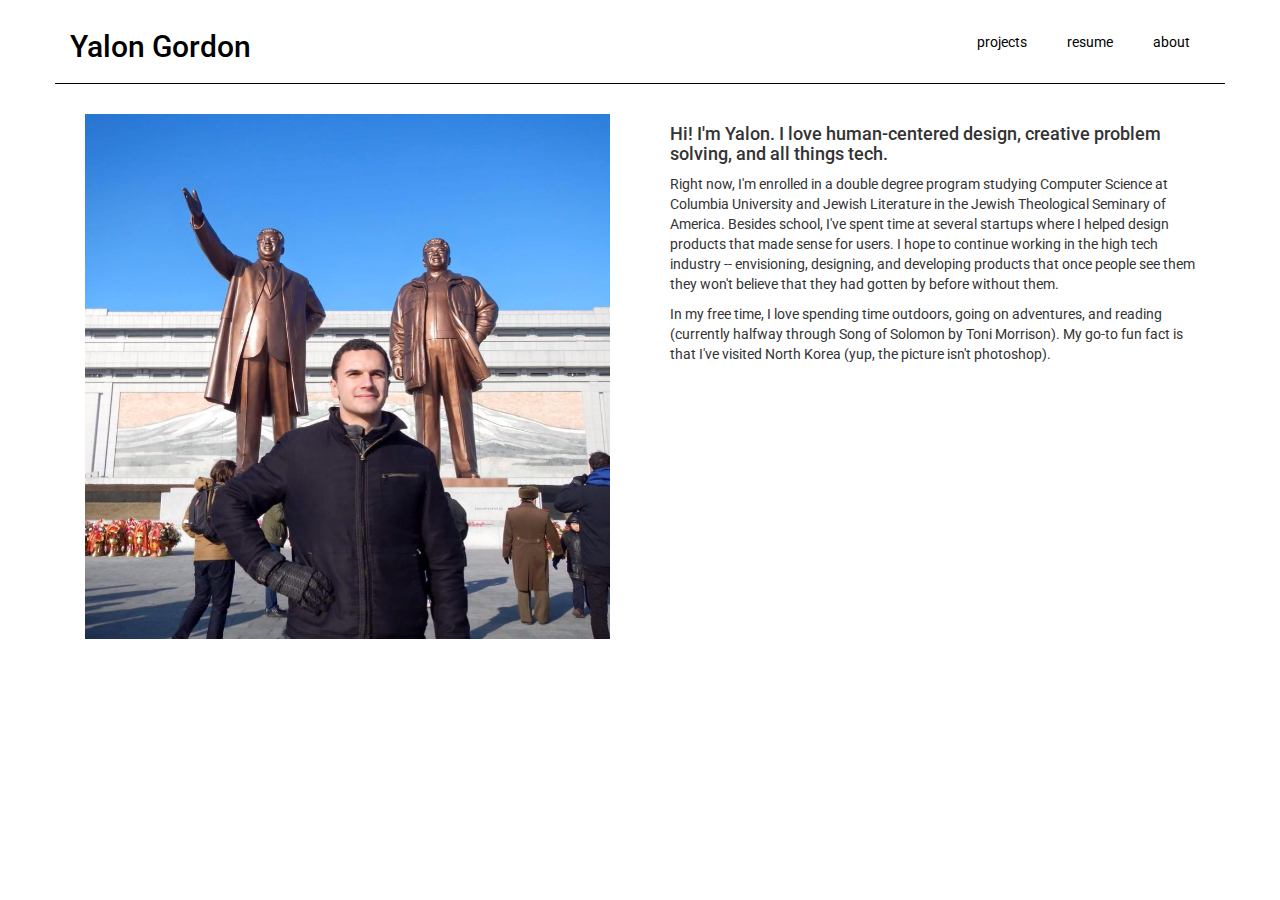
==== index.html @ 6ed8ae91 "Update index.html" ====
<!DOCTYPE HTML>
<html>
	<head>
		<title>Yalon Gordon</title>
		<meta charset="utf-8"/></head>
		
	<link rel="stylesheet" href="https://maxcdn.bootstrapcdn.com/bootstrap/3.3.6/css/bootstrap.min.css"/>
  <link href='https://fonts.googleapis.com/css?family=Roboto:300,400,700' rel='stylesheet' type='text/css'>
  <link rel="stylesheet" type="text/css" href="main.css">	
	</head> 
	
	<body>
		<header class="container">
			<div class="row">
			<h2 class="col-sm-4"><a href="index.html">Yalon Gordon</a></h2>
			<nav class="col-sm-8 text-right">
				<a href="projects.html">projects</a>
				<a href="resume.html">resume</a>		
				<a href="index.html">about</a>
			</nav>
			</div>
		</header>
		
		<section class="container">
			<div class="row">
				<img class="col-sm-6" src="picture.jpg">
				<div class="col-sm-6">
					<h4>Hi! I'm Yalon. I love human-centered design, creative problem solving, and all things tech.</h4>
					<p> Right now, I'm enrolled in a double degree program studying Computer Science at Columbia University and Jewish Literature in the Jewish Theological Seminary of America. Besides school, I've spent time at several startups where I helped design products that made sense for users. I hope to continue working in the high tech industry -- envisioning, designing, and developing products that once people see them they won't believe that they had gotten by before without them.</p>
					<p>In my free time, I love spending time outdoors, going on adventures, and reading (currently halfway through Song of Solomon by Toni Morrison). My go-to fun fact is that I've visited North Korea (yup, the picture isn't photoshop).</p>
				</div>
			</div>
		</section>
	</body>
	
	
</html>
---- main.css ----
body{
	font-family: Roboto, serif;
}

header{
	padding: 10px;
	border-bottom: 1px black solid;
	
	
}
header nav{
	display: flex;

	justify-content: flex-end;
}

header .row{
	display: flex;
	align-items: center;
		
}

header p{
	padding: 0 20px;
	margin: 0;
	float: left;
	
}

nav a{
	color: black;
	padding: 0 20px;
	
}
nav a:hover{
	color:#d60e0e;
	text-decoration: none;
}

img{
	padding: 30px;
}
.col-sm-6{
	padding:30px;
}
.intro{
	font-weight: 700;
}
.resume{
	text-align: center;
	align-content: center;
}
li {
	padding: 10px;
	font-size: medium;
}
ul{
	padding-top: 20px;
}
a{
	color:black;
}
a:hover{
	color: black;
	text-decoration: none;
}
h5 {
	font-weight: 500;
}
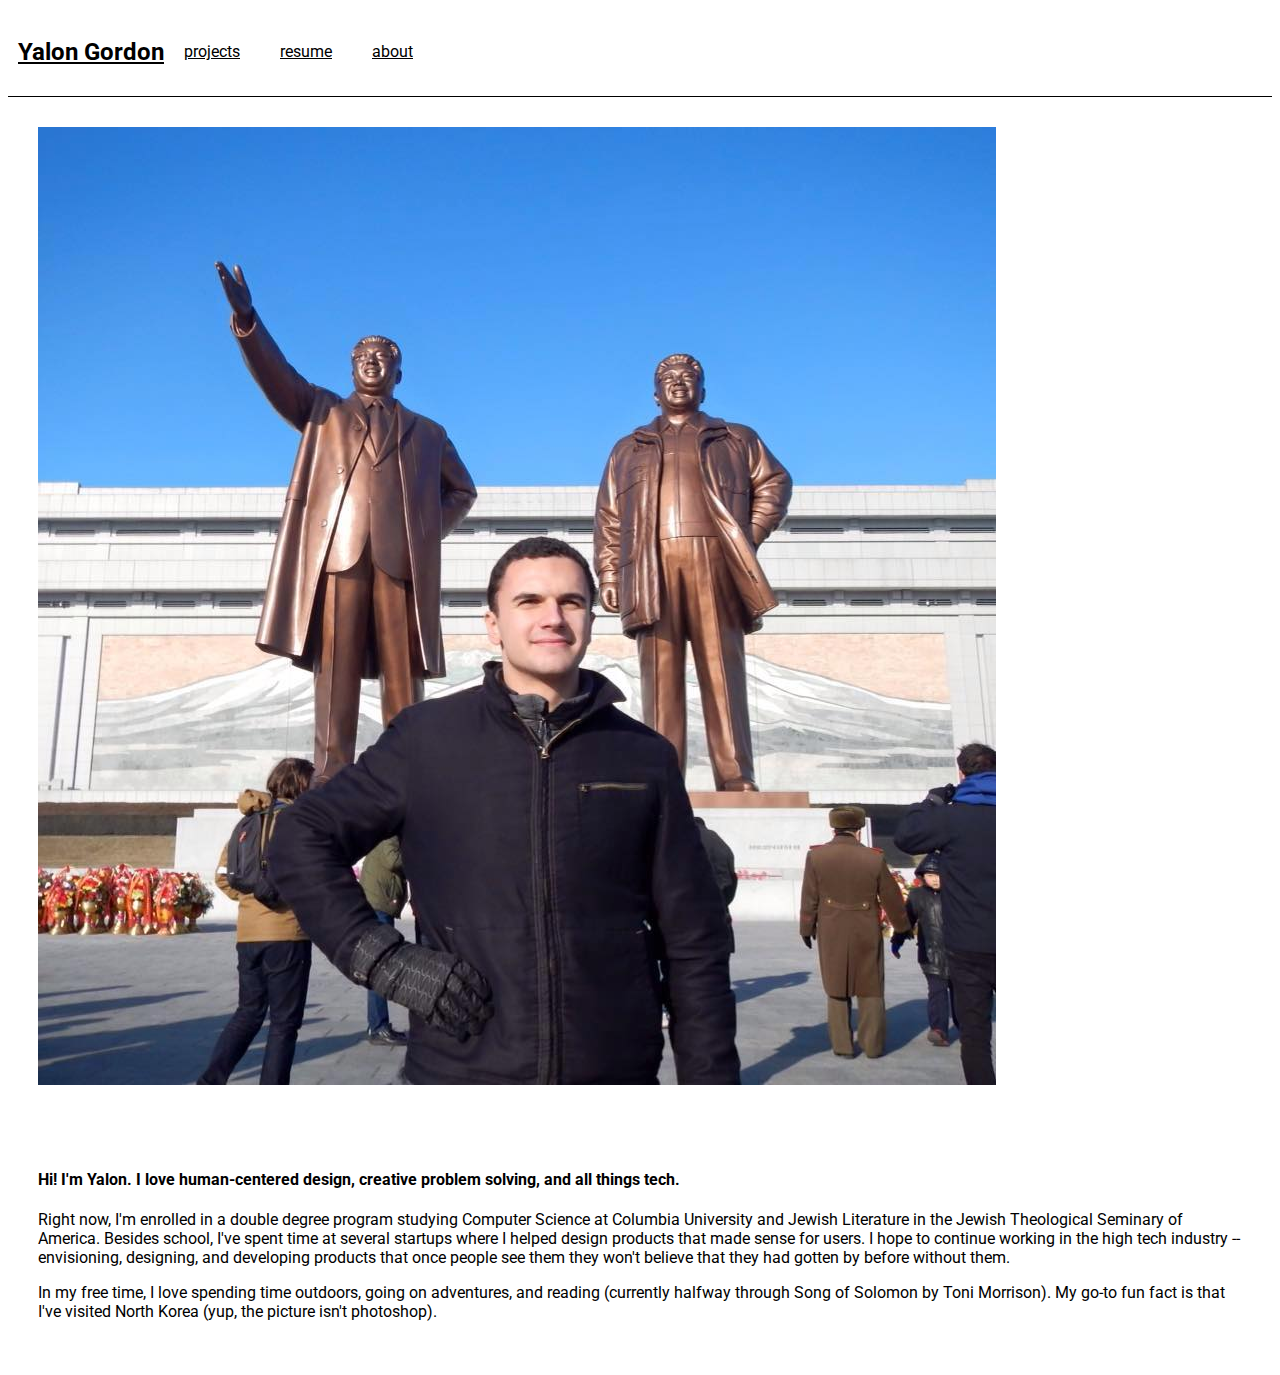
==== commit f172ab03: "Update index.html" ====
--- a/index.html
+++ b/index.html
@@ -3,8 +3,8 @@
 	<head>
 		<title>Yalon Gordon</title>
 		<meta charset="utf-8"/></head>
-		
-	<link rel="stylesheet" href="https://maxcdn.bootstrapcdn.com/bootstrap/3.3.6/css/bootstrap.min.css"/>
+		<link rel="stylesheet" type="bootstrap-3.3.7-dist/bootstrap.css">
+	
   <link href='https://fonts.googleapis.com/css?family=Roboto:300,400,700' rel='stylesheet' type='text/css'>
   <link rel="stylesheet" type="text/css" href="main.css">	
 	</head> 
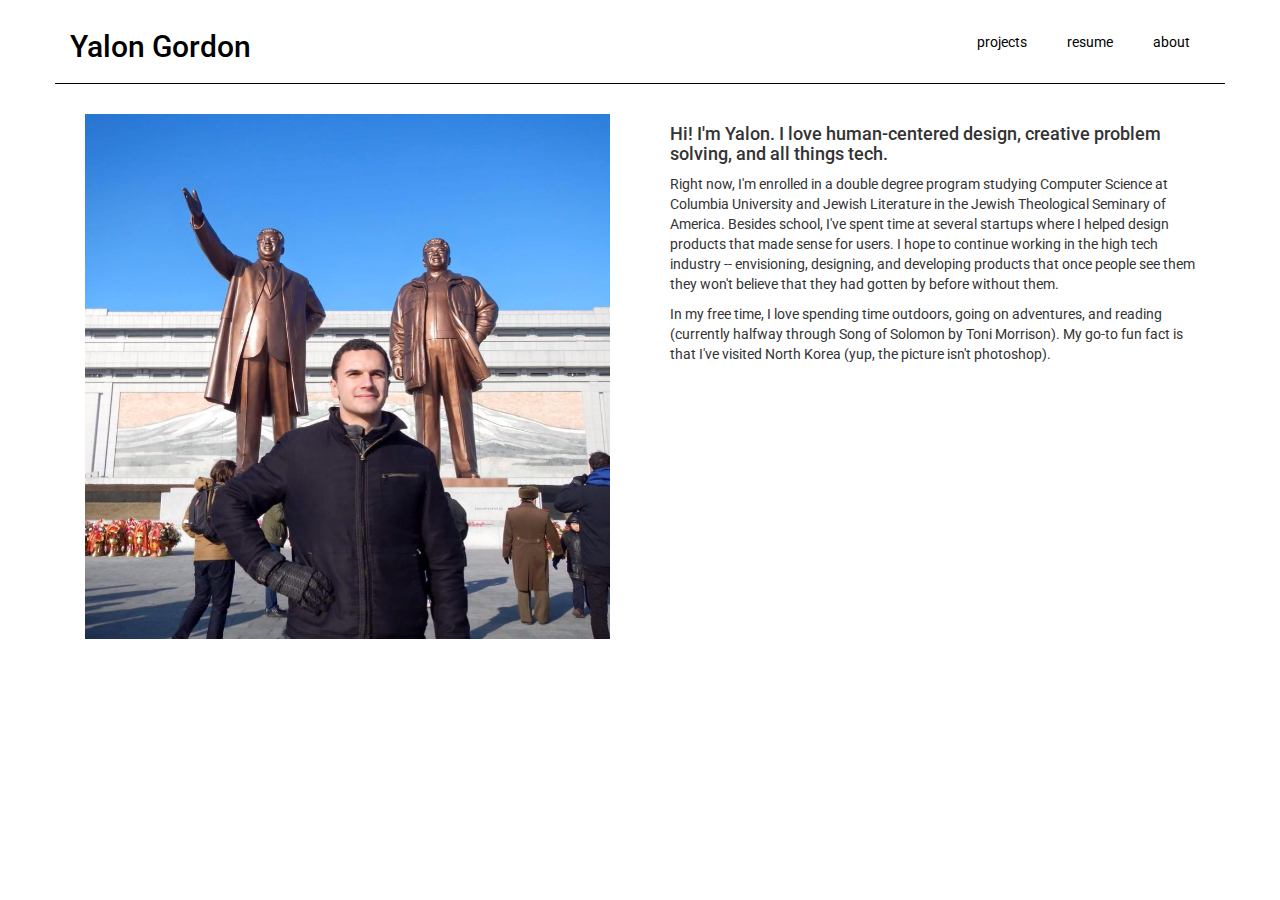
==== commit f175db73: "Update index.html" ====
--- a/index.html
+++ b/index.html
@@ -4,6 +4,7 @@
 		<title>Yalon Gordon</title>
 		<meta charset="utf-8"/></head>
 		<link rel="stylesheet" type="bootstrap-3.3.7-dist/bootstrap.css">
+	<link rel="stylesheet" href="https://maxcdn.bootstrapcdn.com/bootstrap/3.3.6/css/bootstrap.min.css"/>
 	
   <link href='https://fonts.googleapis.com/css?family=Roboto:300,400,700' rel='stylesheet' type='text/css'>
   <link rel="stylesheet" type="text/css" href="main.css">	
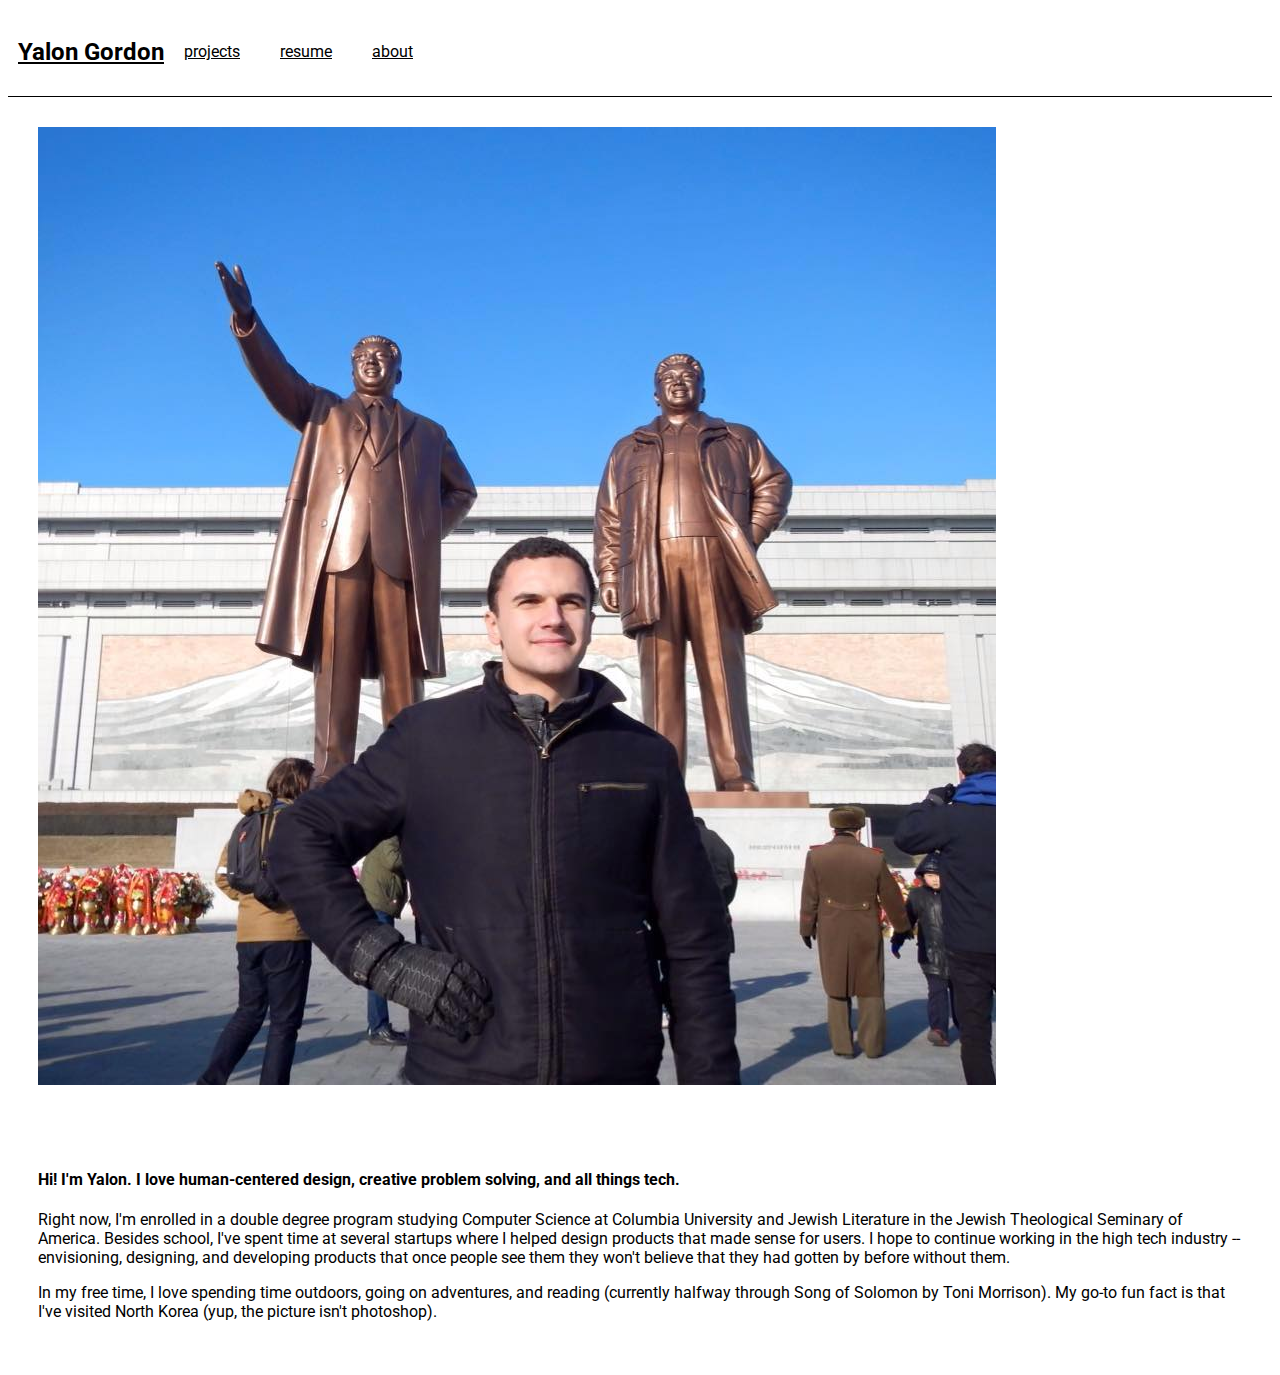
==== commit da096a55: "Update index.html" ====
--- a/index.html
+++ b/index.html
@@ -4,7 +4,7 @@
 		<title>Yalon Gordon</title>
 		<meta charset="utf-8"/></head>
 		<link rel="stylesheet" type="bootstrap-3.3.7-dist/bootstrap.css">
-	<link rel="stylesheet" href="https://maxcdn.bootstrapcdn.com/bootstrap/3.3.6/css/bootstrap.min.css"/>
+	
 	
   <link href='https://fonts.googleapis.com/css?family=Roboto:300,400,700' rel='stylesheet' type='text/css'>
   <link rel="stylesheet" type="text/css" href="main.css">	
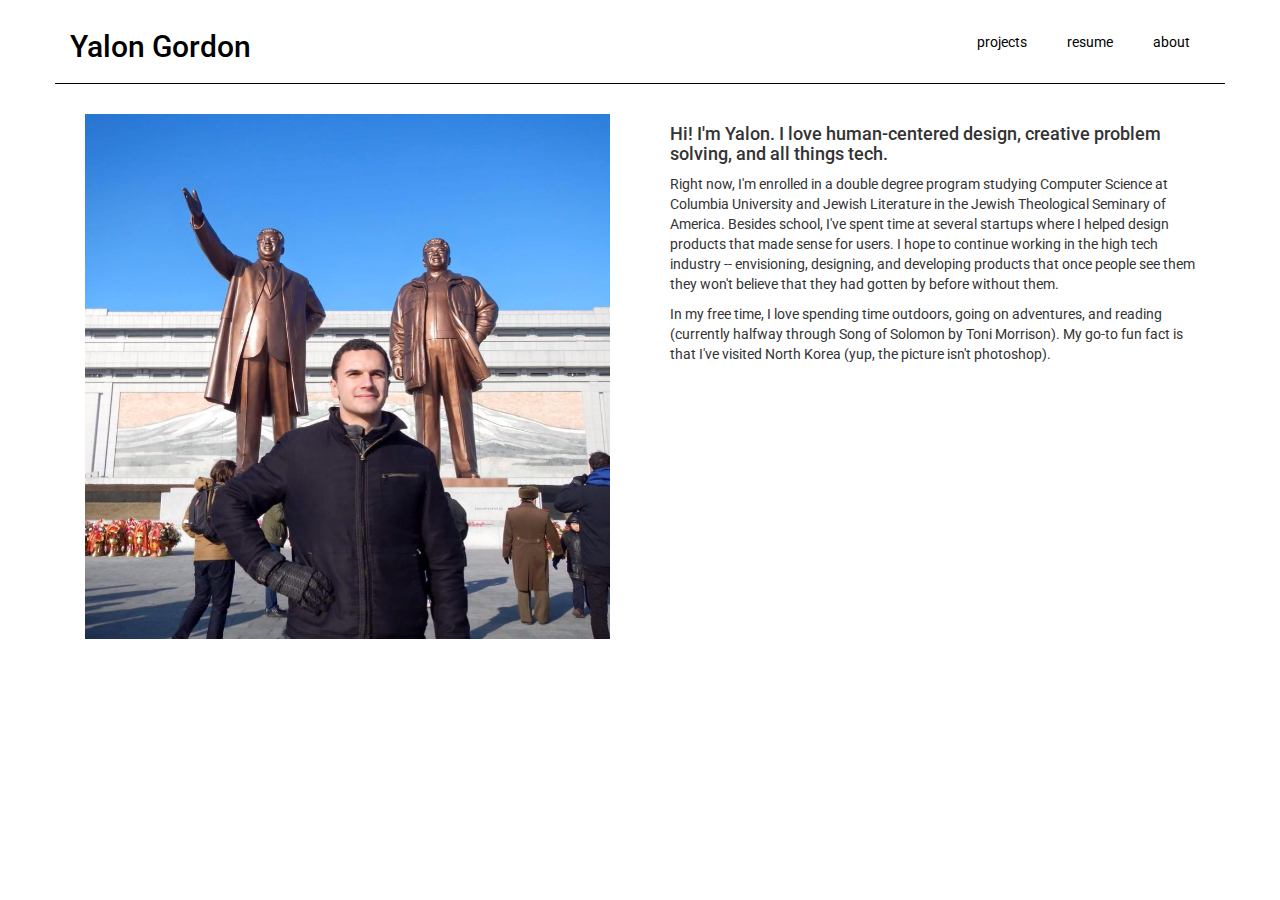
==== commit 7596bc8d: "Update index.html" ====
--- a/index.html
+++ b/index.html
@@ -4,7 +4,7 @@
 		<title>Yalon Gordon</title>
 		<meta charset="utf-8"/></head>
 		<link rel="stylesheet" type="bootstrap-3.3.7-dist/bootstrap.css">
-	
+	<link rel="stylesheet" href="https://maxcdn.bootstrapcdn.com/bootstrap/3.3.6/css/bootstrap.min.css"/>
 	
   <link href='https://fonts.googleapis.com/css?family=Roboto:300,400,700' rel='stylesheet' type='text/css'>
   <link rel="stylesheet" type="text/css" href="main.css">	
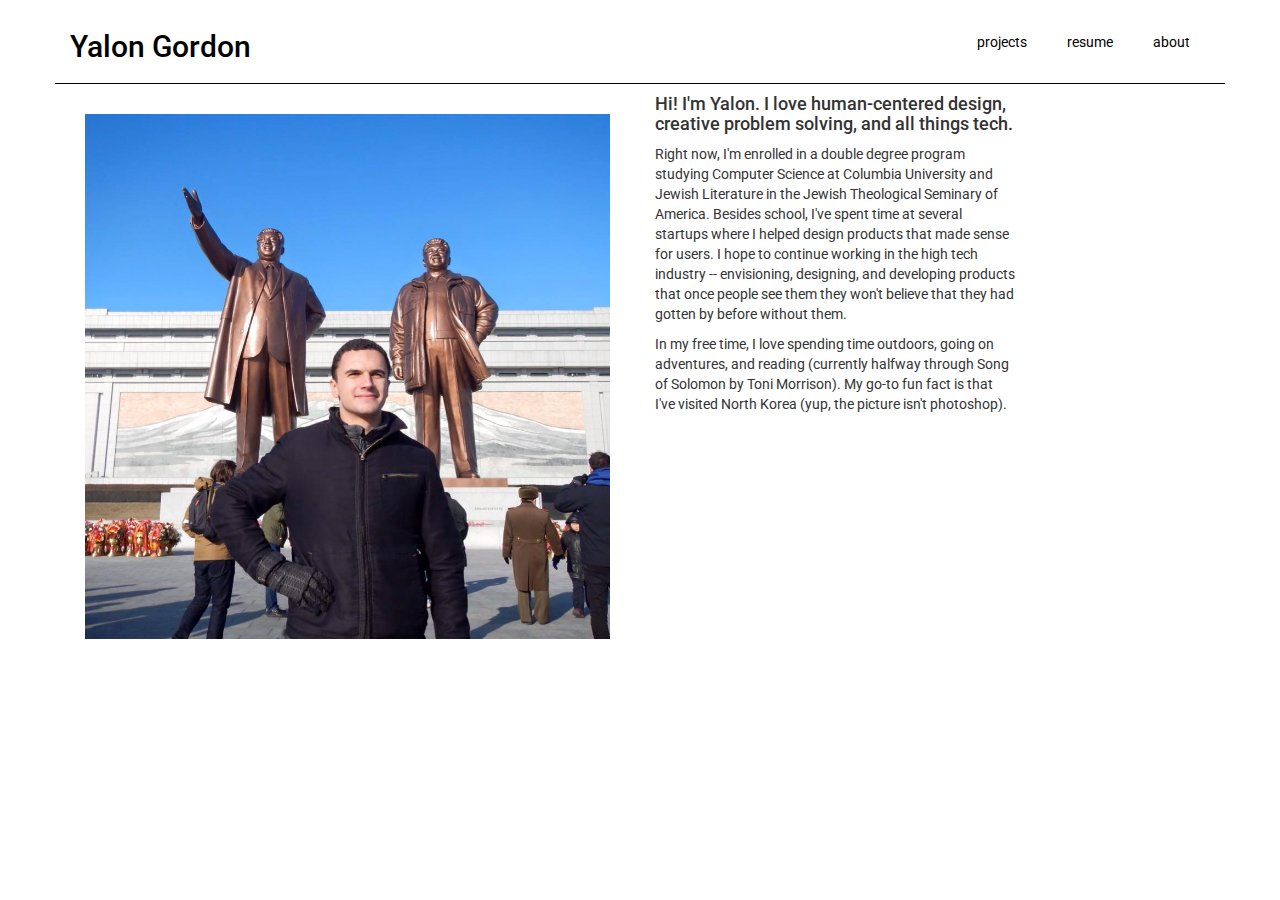
==== commit 56caf704: "Update index.html" ====
--- a/index.html
+++ b/index.html
@@ -25,7 +25,7 @@
 		<section class="container">
 			<div class="row">
 				<img class="col-sm-6" src="picture.jpg">
-				<div class="col-sm-6">
+				<div class="col-sm-4">
 					<h4>Hi! I'm Yalon. I love human-centered design, creative problem solving, and all things tech.</h4>
 					<p> Right now, I'm enrolled in a double degree program studying Computer Science at Columbia University and Jewish Literature in the Jewish Theological Seminary of America. Besides school, I've spent time at several startups where I helped design products that made sense for users. I hope to continue working in the high tech industry -- envisioning, designing, and developing products that once people see them they won't believe that they had gotten by before without them.</p>
 					<p>In my free time, I love spending time outdoors, going on adventures, and reading (currently halfway through Song of Solomon by Toni Morrison). My go-to fun fact is that I've visited North Korea (yup, the picture isn't photoshop).</p>
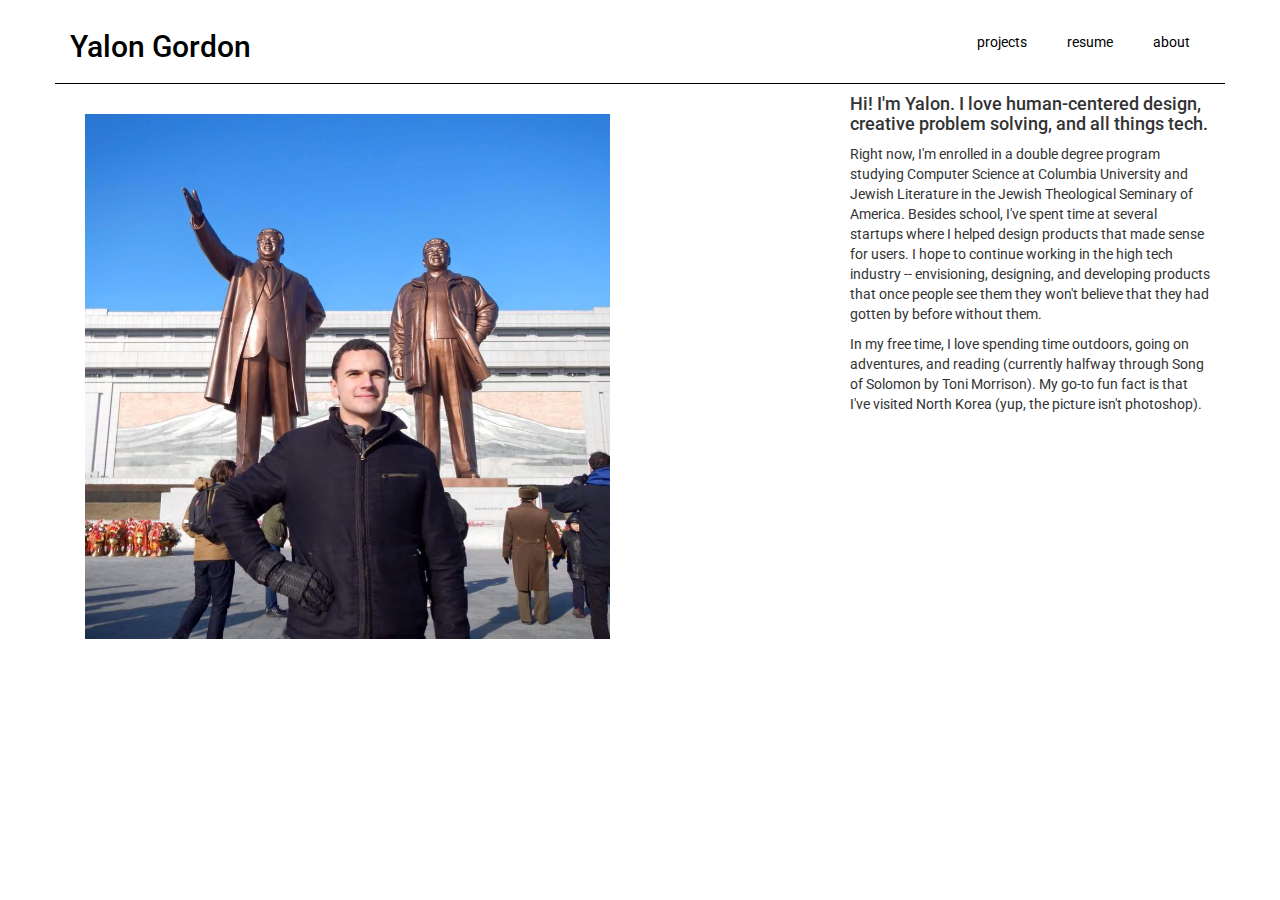
==== commit 0ef96362: "Update index.html" ====
--- a/index.html
+++ b/index.html
@@ -25,6 +25,7 @@
 		<section class="container">
 			<div class="row">
 				<img class="col-sm-6" src="picture.jpg">
+				<div class="col-sm-2"></div>
 				<div class="col-sm-4">
 					<h4>Hi! I'm Yalon. I love human-centered design, creative problem solving, and all things tech.</h4>
 					<p> Right now, I'm enrolled in a double degree program studying Computer Science at Columbia University and Jewish Literature in the Jewish Theological Seminary of America. Besides school, I've spent time at several startups where I helped design products that made sense for users. I hope to continue working in the high tech industry -- envisioning, designing, and developing products that once people see them they won't believe that they had gotten by before without them.</p>
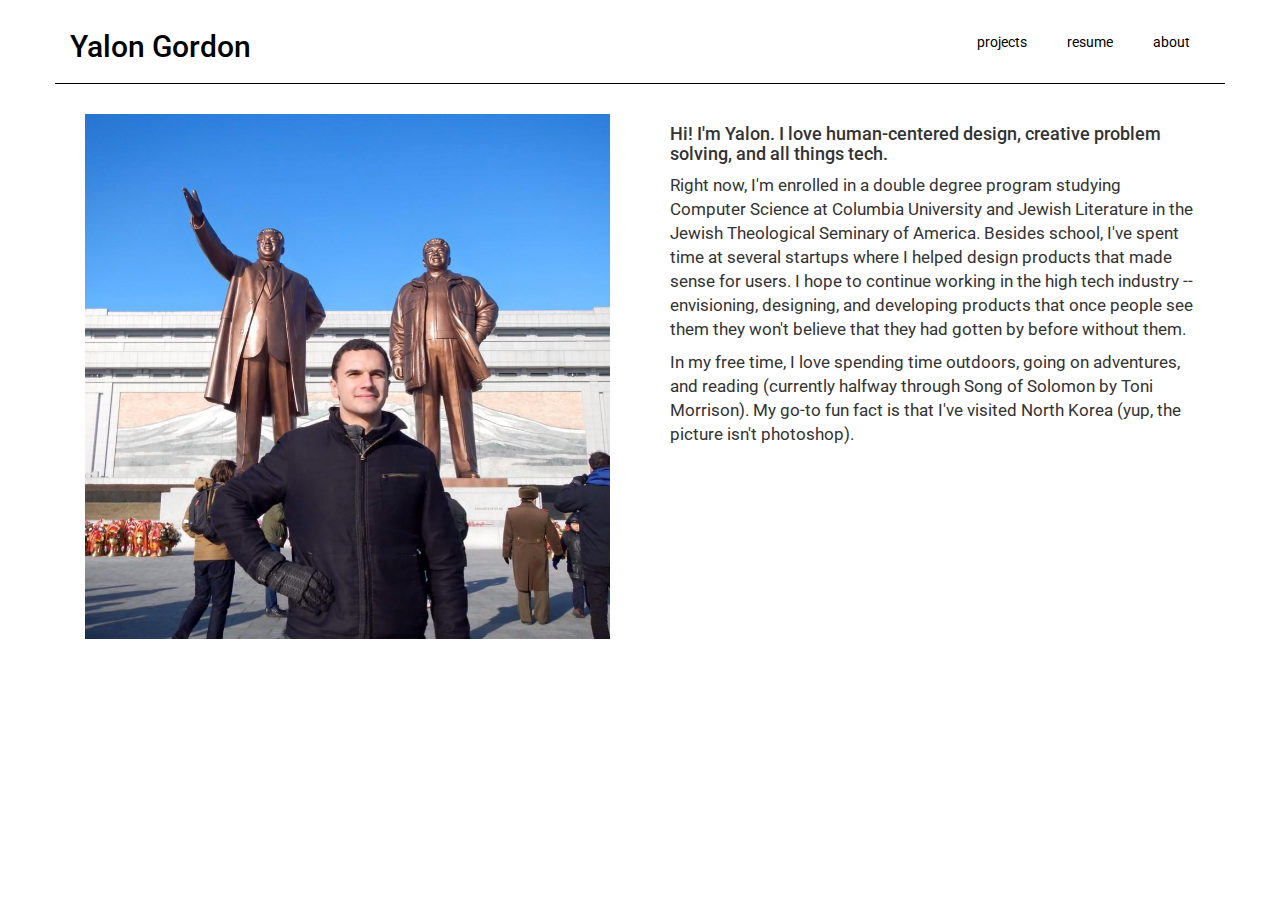
==== commit ac054725: "Update index.html" ====
--- a/index.html
+++ b/index.html
@@ -25,8 +25,7 @@
 		<section class="container">
 			<div class="row">
 				<img class="col-sm-6" src="picture.jpg">
-				<div class="col-sm-2"></div>
-				<div class="col-sm-4">
+				<div class="col-sm-6">
 					<h4>Hi! I'm Yalon. I love human-centered design, creative problem solving, and all things tech.</h4>
 					<p> Right now, I'm enrolled in a double degree program studying Computer Science at Columbia University and Jewish Literature in the Jewish Theological Seminary of America. Besides school, I've spent time at several startups where I helped design products that made sense for users. I hope to continue working in the high tech industry -- envisioning, designing, and developing products that once people see them they won't believe that they had gotten by before without them.</p>
 					<p>In my free time, I love spending time outdoors, going on adventures, and reading (currently halfway through Song of Solomon by Toni Morrison). My go-to fun fact is that I've visited North Korea (yup, the picture isn't photoshop).</p>
--- a/main.css
+++ b/main.css
@@ -43,6 +43,9 @@
 .col-sm-6{
 	padding:30px;
 }
+.col-sm-6 p{
+	font-size: larger;
+}
 .intro{
 	font-weight: 700;
 }
